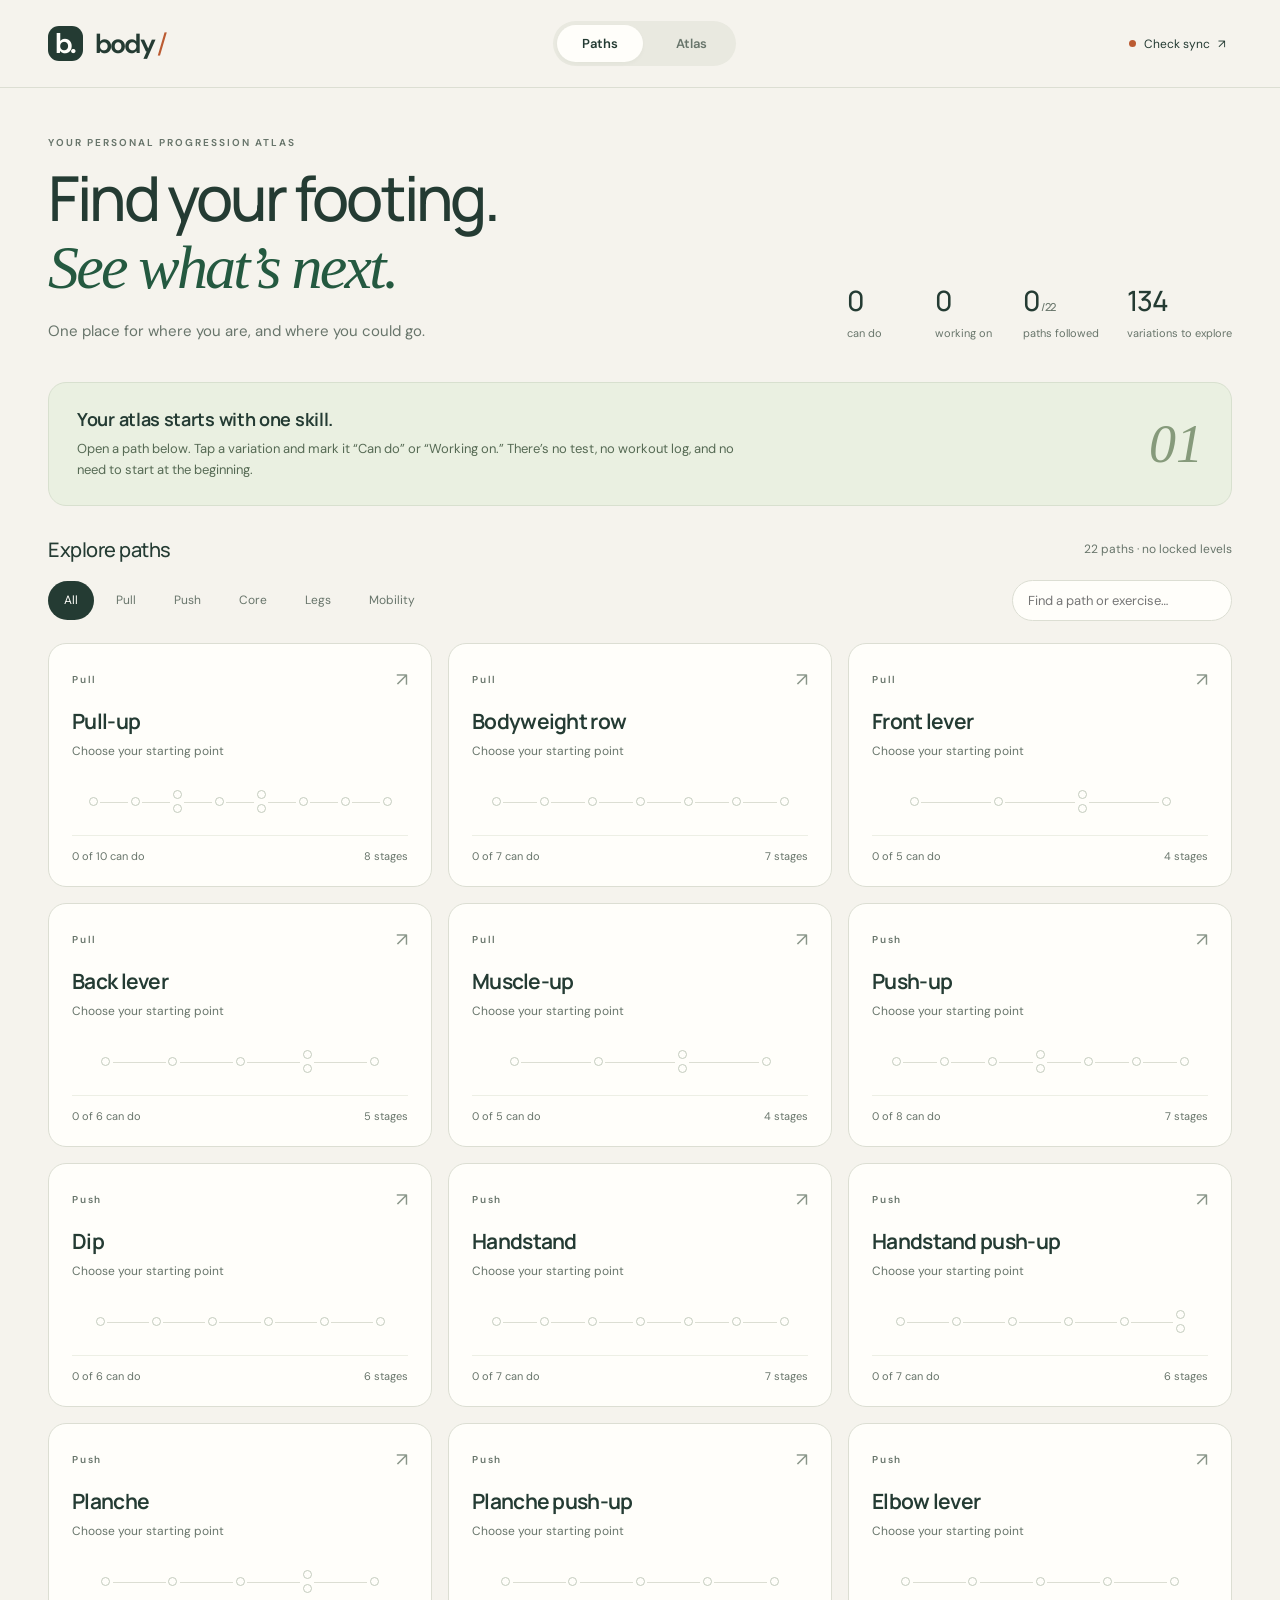
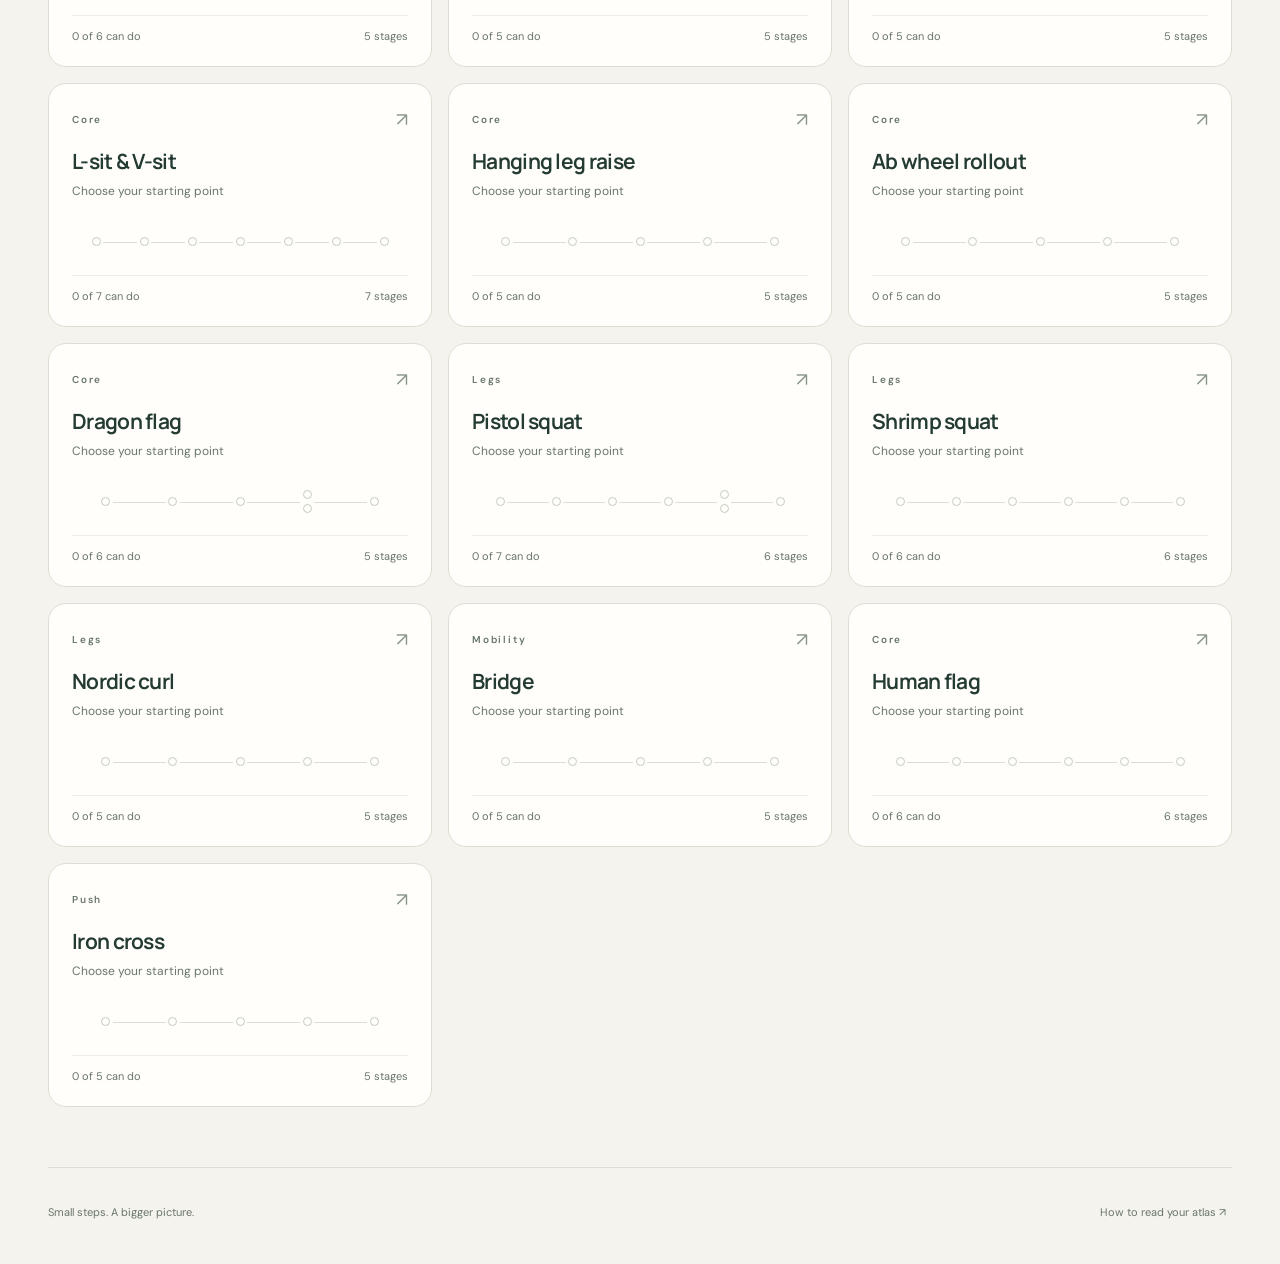
==== body/index.html @ 4c38de2a "Updates" ====
<!doctype html>
<html lang="en">
<head>
<meta charset="utf-8"><meta name="viewport" content="width=device-width, initial-scale=1, viewport-fit=cover">
<meta name="theme-color" content="#f5f3ed"><meta name="description" content="Your personal calisthenics atlas. Find your place, see the next step, and explore the whole path.">
<meta name="apple-mobile-web-app-capable" content="yes"><meta name="apple-mobile-web-app-title" content="Body">
<title>Body — Your progression atlas</title>
<link rel="icon" href="./icon.svg" type="image/svg+xml"><link rel="manifest" href="./manifest.json">
<link rel="stylesheet" href="./style.css">
<script defer src="./config.js"></script><script defer src="./data.js"></script><script defer src="./store.js"></script><script defer src="./app.js"></script>
</head>
<body>
<header class="topbar"><a href="#paths" class="brand" aria-label="Body home"><span class="brand-mark" aria-hidden="true">b.</span><span>body<span class="brand-dot">/</span></span></a><nav aria-label="Main navigation"><a href="#paths" id="nav-paths">Paths</a><a href="#atlas" id="nav-atlas">Atlas</a></nav><button class="sync-button" id="sync-button" aria-label="Open sync and backup settings"><span id="sync-dot" class="sync-dot"></span><span class="sync-short" id="sync-short">On device</span><span aria-hidden="true">↗</span></button></header>
<main id="main"></main>
<footer class="footer"><span>Small steps. A bigger picture.</span><button id="about-button">How to read your atlas ↗</button></footer>
<dialog id="skill-dialog" class="sheet" aria-labelledby="skill-title"></dialog>
<dialog id="settings-dialog" class="sheet" aria-labelledby="settings-title"><div class="sheet-top"><span class="eyebrow">YOUR PROGRESS</span><button class="icon-button" data-close aria-label="Close settings">×</button></div><h2 id="settings-title">Always your place.</h2><p class="muted">Changes save on this device first, then sync to your personal JSONBin so you can pick up on your phone or Mac.</p><div class="sync-message" id="sync-message" role="status">Loading your progress…</div><button class="primary wide" id="retry-sync">Sync now ↻</button><div class="settings-section"><h3>A copy for safekeeping</h3><p class="muted">Export a backup any time. Import merges saved progress; the most recently changed status wins.</p><div class="button-row"><button class="secondary" id="export">Export backup ↓</button><button class="secondary" id="import">Import backup ↑</button></div><input type="file" id="import-file" accept="application/json,.json" hidden><p id="import-result" role="status"></p></div><p class="fine">This is one personal atlas shared across your devices. Simultaneous edits to the same skill use the most recent change.</p></dialog>
<dialog id="about-dialog" class="sheet" aria-labelledby="about-title"><div class="sheet-top"><span class="eyebrow">A MAP, NOT A CHECKLIST</span><button class="icon-button" data-close aria-label="Close guide">×</button></div><h2 id="about-title">Make sense of the lines.</h2><div class="guide-item"><span class="status-circle achieved">✓</span><div><h3>Can do</h3><p>You can perform the variation with control. You decide when it belongs here.</p></div></div><div class="guide-item"><span class="status-circle working">◉</span><div><h3>Working on</h3><p>Your current focus. You can have more than one, even within a path.</p></div></div><div class="guide-item"><span class="status-circle">○</span><div><h3>Unmarked</h3><p>Unknown or unexplored. It never means you cannot do it.</p></div></div><hr><p><strong>Lines suggest a route toward a harder variation.</strong> A fork offers alternatives, not a requirement to complete both. Paths are curated guides, not automatic readiness assessments.</p><p>“Next” is a nearby unmarked stage after your current focus or furthest marked stage. You can explore or mark any exercise at any time. Earlier stages are never filled in automatically.</p><p>Atlas totals count explicitly marked variations across this library. They are not a percentage of your strength or fitness.</p><p class="fine">Inspired by the Bodyweight Fitness Progressions chart. Routes have been simplified and reorganized. <a href="https://stevenlow.org/overcoming-gravity/" target="_blank" rel="noreferrer">Overcoming Gravity ↗</a> · <a href="https://skillmap.cloud/" target="_blank" rel="noreferrer">Skillmap ↗</a></p></dialog>
<div id="toast" class="toast" role="status" hidden></div>
<noscript><p>This atlas needs JavaScript to display paths and save progress.</p></noscript>
</body></html>
---- body/style.css ----
@import url('https://fonts.googleapis.com/css2?family=DM+Sans:wght@400;450;500;550;600;650;700&family=Manrope:wght@400;500;600;650;700;750;800&display=swap');
:root{--bg:#f5f3ed;--paper:#fffefa;--ink:#243b33;--muted:#68756b;--line:#dcded3;--green:#245940;--green-soft:#e6edde;--orange:#bb5b32;--orange-soft:#f8e7d7;--shadow:0 12px 35px #273a3010;font-family:'DM Sans',sans-serif;color:var(--ink);background:var(--bg);font-synthesis:none;color-scheme:light}
*{box-sizing:border-box}body{margin:0}button,input,select{font:inherit}button,a,input{ -webkit-tap-highlight-color:transparent}button{cursor:pointer;color:inherit}button:disabled{cursor:default;opacity:.5}a{color:inherit;text-decoration:none}button:focus-visible,a:focus-visible,input:focus-visible{outline:3px solid #c16b3d;outline-offset:4px}button{touch-action:manipulation}h1,h2,h3,p{margin:0}h1,h2,h3{font-family:'Manrope',sans-serif}h1{font-size:clamp(36px,5vw,62px);letter-spacing:-2.8px;line-height:1.08;font-weight:500}h2{font-size:30px;letter-spacing:-1.1px;font-weight:500}h3{font-size:16px;font-weight:650;letter-spacing:-.3px}p{line-height:1.65}button{border:0}.topbar{height:88px;max-width:1320px;margin:auto;padding:0 48px;display:flex;align-items:center;justify-content:space-between;gap:20px;border-bottom:1px solid var(--line)}.brand{display:flex;gap:12px;align-items:center;font-size:27px;font-weight:650;letter-spacing:-1.8px}.brand-mark{background:var(--ink);color:var(--paper);width:35px;height:35px;border-radius:11px;display:grid;place-items:center;font-size:28px;line-height:1;letter-spacing:-3px;padding-right:3px}.brand-dot{color:var(--orange);font-weight:400;margin-left:3px}nav{display:flex;gap:8px;background:#e9e9e0;padding:4px;border-radius:30px}nav a{padding:10px 25px;border-radius:25px;font-size:13px;color:var(--muted);font-weight:600}nav a[aria-current=page]{background:var(--paper);color:var(--ink);box-shadow:0 2px 4px #20362c08}.sync-button{display:flex;gap:8px;align-items:center;background:none;font-size:12px;min-height:44px}.sync-dot{width:7px;height:7px;border-radius:50%;background:var(--green)}.sync-dot.pending{background:#b48139}.sync-dot.error{background:var(--orange)}main{max-width:1224px;margin:auto;padding:48px 0 60px}.eyebrow{font-size:10px;font-weight:650;letter-spacing:2px;color:var(--muted)}.hero{display:flex;justify-content:space-between;align-items:flex-end;gap:24px;margin-bottom:38px}.hero .eyebrow{margin-bottom:16px;display:block}.hero p{margin-top:18px;color:var(--muted);font-size:15px;max-width:550px}.hero-accent{font-family:Georgia,serif;font-style:italic;color:var(--green)}.hero-count{display:flex;gap:28px;padding-bottom:4px}.hero-count div{display:flex;flex-direction:column;gap:7px;min-width:60px}.hero-count b{font-family:'Manrope',sans-serif;font-size:28px;font-weight:500;letter-spacing:-1px}.hero-count span{font-size:11px;color:var(--muted)}.section-heading{display:flex;justify-content:space-between;align-items:center;gap:14px;margin:30px 0 17px}.section-heading h2{font-size:20px;letter-spacing:-.5px}.section-heading .muted{font-size:12px}.muted{color:var(--muted)}.welcome{display:flex;justify-content:space-between;gap:24px;align-items:center;border:1px solid #d8e0cf;background:#eaf0e1;padding:24px 28px;border-radius:18px;margin-bottom:30px}.welcome h3{font-size:18px;margin-bottom:7px}.welcome p{color:#566a54;font-size:13px;max-width:660px}.welcome-number{font-family:Georgia,serif;font-size:54px;font-style:italic;color:#869a7b;flex-shrink:0}.library-tools{display:flex;justify-content:space-between;gap:18px;align-items:center;margin-bottom:22px}.filters{display:flex;gap:6px;flex-wrap:wrap}.chip{min-height:39px;padding:8px 15px;border-radius:25px;font-size:12px;background:transparent;border:1px solid transparent;color:var(--muted)}.chip[aria-pressed=true]{background:var(--ink);color:var(--paper)}.chip:hover{border-color:var(--line)}.search{width:220px;max-width:100%;position:relative}.search input{width:100%;border:1px solid var(--line);background:var(--paper);border-radius:24px;padding:11px 15px;font-size:13px;color:var(--ink)}.cards{display:grid;grid-template-columns:repeat(3,minmax(0,1fr));gap:16px}.path-card{position:relative;display:flex;flex-direction:column;text-align:left;width:100%;background:var(--paper);border:1px solid var(--line);border-radius:18px;padding:23px;transition:transform .15s,border-color .15s,box-shadow .15s;overflow:hidden}.path-card:hover{transform:translateY(-3px);border-color:#9cac99;box-shadow:var(--shadow)}.card-top{display:flex;justify-content:space-between;align-items:center;width:100%;gap:10px}.category{font-size:10px;letter-spacing:1.8px;font-weight:600;color:var(--muted)}.card-arrow{font-size:19px;color:#8a9689}.path-card h3{font-size:21px;letter-spacing:-.7px;margin:15px 0 8px}.card-current{font-size:12px;min-height:18px;color:var(--muted)}.card-current.has-current{color:var(--orange)}.mini-track{width:100%;height:58px;display:flex;align-items:center;gap:0;margin:12px 0 4px}.mini-stage{position:relative;display:flex;flex-direction:column;gap:5px;align-items:center;flex:1}.mini-stage:not(:last-child):after{content:'';position:absolute;height:1px;background:var(--line);left:calc(50% + 7px);width:calc(100% - 14px);top:50%}.mini-dot{width:9px;height:9px;border:1px solid #c4ccbe;border-radius:50%;background:var(--paper);z-index:1}.mini-dot.achieved{background:var(--green);border-color:var(--green)}.mini-dot.working{background:var(--orange-soft);border:2px solid var(--orange);box-shadow:0 0 0 3px #f8e7d770}.card-bottom{width:100%;display:flex;justify-content:space-between;gap:8px;padding-top:13px;border-top:1px solid #edefe5;color:var(--muted);font-size:11px}.card-bottom .tracked{color:var(--green)}.empty-results{padding:40px;text-align:center;border:1px dashed var(--line);border-radius:15px;color:var(--muted);grid-column:1/-1}.primary,.secondary{padding:12px 18px;border-radius:11px;font-size:13px;font-weight:550;min-height:44px}.primary{background:var(--ink);color:var(--paper)}.primary:hover{background:#345847}.secondary{background:var(--paper);border:1px solid var(--line)}.secondary[aria-pressed=true]{background:var(--green-soft);border-color:#9dae98;color:var(--green)}.text-button{background:none;color:var(--muted);font-size:12px;padding:10px 0;min-height:44px}.back{display:inline-flex;align-items:center;gap:8px;font-size:12px;color:var(--muted);margin-bottom:24px;min-height:30px}.path-heading{display:flex;align-items:flex-start;justify-content:space-between;gap:20px;margin-bottom:30px}.path-heading h1{font-size:44px;margin-top:9px;letter-spacing:-1.7px}.path-heading p{max-width:650px;margin-top:14px;color:var(--muted);font-size:14px}.path-heading .secondary{flex-shrink:0;margin-top:23px}.path-meta{display:flex;gap:18px;flex-wrap:wrap;margin-top:14px;font-size:11px;color:var(--muted)}.view-bar{display:flex;align-items:center;justify-content:space-between;gap:15px;border-bottom:1px solid var(--line);padding-bottom:16px;margin-bottom:25px}.segmented{display:inline-flex;background:#e9e9e0;padding:4px;border-radius:11px;gap:3px}.segmented button{background:transparent;padding:10px 19px;border-radius:8px;font-size:12px;min-height:40px;color:var(--muted)}.segmented button[aria-pressed=true]{background:var(--paper);color:var(--ink);box-shadow:0 1px 4px #23392d0a}.legend{display:flex;gap:15px;flex-wrap:wrap;color:var(--muted);font-size:10px}.legend span{display:flex;gap:6px;align-items:center}.legend i{display:inline-block;width:8px;height:8px;border:1px solid #bbc5b4;border-radius:50%}.legend i.achieved{background:var(--green);border-color:var(--green)}.legend i.working{background:var(--orange);border-color:var(--orange)}.focus-layout{display:grid;grid-template-columns:minmax(0,1fr) 280px;gap:70px;max-width:950px;margin:35px auto}.focus-main{padding-left:26px}.stage{position:relative;padding-bottom:29px;border-left:1px solid #cdd4c4;padding-left:30px}.stage:last-child{border-color:transparent}.stage-number{position:absolute;left:-13px;top:0;width:25px;height:25px;border-radius:50%;background:var(--bg);border:1px solid var(--line);display:grid;place-items:center;font-size:10px;color:var(--muted)}.stage-label{font-size:10px;text-transform:uppercase;letter-spacing:1.5px;color:var(--muted);margin:5px 0 12px}.exercise{background:var(--paper);border:1px solid var(--line);border-radius:13px;display:flex;align-items:center;gap:13px;text-align:left;padding:17px;width:100%;margin-bottom:8px;min-height:70px}.exercise.working{border-color:#d7a27d;background:#fff9f1}.exercise.achieved{border-color:#b3c5a9;background:#f0f4e9}.exercise:hover{box-shadow:var(--shadow);border-color:#9caa94}.exercise strong{font-weight:550;font-size:14px;display:block}.exercise small{display:block;font-size:11px;color:var(--muted);margin-top:5px}.exercise .arrow{margin-left:auto;color:var(--muted)}.status-circle{width:28px;height:28px;flex-shrink:0;border:1px solid var(--line);border-radius:50%;display:grid;place-items:center;color:#86927f;font-size:15px}.status-circle.working{background:var(--orange-soft);border-color:#ddb18c;color:var(--orange)}.status-circle.achieved{background:var(--green);border-color:var(--green);color:white}.aside-note{padding-top:9px}.aside-note h3{font-size:15px;margin:0 0 10px}.aside-note p{font-size:12px;color:var(--muted);margin-bottom:22px}.related-link{display:flex;justify-content:space-between;align-items:center;border-bottom:1px solid var(--line);padding:14px 0;font-size:13px}.aside-note .eyebrow{display:block;margin-bottom:6px}.earlier{font-size:12px;color:var(--muted);background:none;min-height:44px;margin-bottom:15px}.end-note{font-size:12px;color:var(--muted);line-height:1.7;margin-left:30px}.map-shell{border:1px solid var(--line);border-radius:18px;overflow:hidden;background:#efeee6;position:relative}.map-viewport{height:590px;overflow:hidden;position:relative;background-image:radial-gradient(#c8cebf 1px,transparent 1px);background-size:22px 22px;touch-action:none;cursor:grab;isolation:isolate}.map-viewport.dragging{cursor:grabbing}.map-world{position:absolute;left:0;top:0;transform-origin:0 0;will-change:transform}.map-world svg{position:absolute;inset:0;pointer-events:none;overflow:visible}.map-edge{fill:none;stroke:#bac5b3;stroke-width:1.4}.map-edge.completed{stroke:#63855a;stroke-width:2}.map-node{position:absolute;width:200px;height:72px;background:var(--paper);border:1px solid #cad2c1;border-radius:12px;text-align:left;padding:12px 14px;display:flex;align-items:center;gap:10px;box-shadow:0 3px 8px #223c3005}.map-node .status-circle{width:24px;height:24px;font-size:12px}.map-node strong{font-size:12px;font-weight:550;display:block;line-height:1.35}.map-node small{font-size:10px;color:var(--muted);display:block;margin-top:4px}.map-node.working{border:2px solid #c78150;background:#fff6e9}.map-node.achieved{background:#edf4e5;border-color:#91ab7f}.map-node:hover{border-color:var(--ink)}.map-title{position:absolute;font-size:19px;font-weight:600;letter-spacing:-.5px;text-align:center;width:440px;height:50px;background:none}.map-title small{display:block;font-size:10px;font-weight:400;letter-spacing:.5px;margin-top:5px;color:var(--muted)}.map-alternative{position:absolute;text-align:center;font-size:10px;color:var(--muted);letter-spacing:.7px;width:440px;pointer-events:none}.map-controls{position:absolute;left:18px;bottom:18px;display:flex;gap:1px;background:var(--paper);border:1px solid var(--line);padding:4px;border-radius:12px;box-shadow:var(--shadow);z-index:2}.map-controls button{background:none;min-width:42px;height:40px;font-size:15px;border-radius:7px}.map-controls button:hover{background:var(--green-soft)}.map-controls .fit{font-size:11px;padding:0 12px;border-left:1px solid var(--line);border-radius:0}.map-scale{font-size:10px;min-width:40px;display:grid;place-items:center;color:var(--muted)}.map-caption{display:flex;justify-content:space-between;gap:20px;font-size:11px;color:var(--muted);padding:15px 20px;background:var(--paper);border-top:1px solid var(--line)}.map-help{position:absolute;right:18px;top:18px;padding:8px 12px;background:#fffefae8;border:1px solid var(--line);border-radius:20px;font-size:10px;color:var(--muted);pointer-events:none}.atlas-summary{display:grid;grid-template-columns:repeat(5,1fr);gap:10px;margin-bottom:23px}.group-summary{background:var(--paper);border:1px solid var(--line);border-radius:12px;padding:17px;text-align:left}.group-summary .count{font-size:20px;letter-spacing:-.5px;display:block;margin:10px 0 9px}.group-summary .count small{font-size:11px;color:var(--muted);letter-spacing:0}.progress-track{height:3px;background:#e7eadf;border-radius:3px;overflow:hidden;display:flex}.progress-track .done{background:var(--green)}.progress-track .doing{background:var(--orange)}.overview-list{display:grid;grid-template-columns:repeat(2,minmax(0,1fr));gap:12px}.overview-row{display:flex;align-items:center;gap:20px;text-align:left;background:var(--paper);border:1px solid var(--line);border-radius:13px;padding:19px}.overview-row h3{font-size:15px}.overview-row .mini-track{max-width:160px;margin:0;height:36px;margin-left:auto}.overview-row small{font-size:11px;color:var(--muted);display:block;margin-top:5px}.overview-row .fraction{font-size:12px;min-width:38px;text-align:right}.footer{max-width:1224px;margin:auto;display:flex;align-items:center;justify-content:space-between;gap:20px;border-top:1px solid var(--line);padding:22px 0 30px;color:var(--muted);font-size:11px}.footer button{background:none;font-size:11px;color:var(--muted);min-height:44px}.sheet{position:fixed;inset:auto 24px 24px auto;margin:0;width:430px;max-width:calc(100% - 32px);max-height:calc(100dvh - 48px);overflow-y:auto;border:1px solid var(--line);border-radius:24px;padding:27px;background:var(--paper);color:var(--ink);box-shadow:0 22px 90px #19332830}.sheet::backdrop{background:#172b2240;backdrop-filter:blur(3px)}.sheet-top{display:flex;justify-content:space-between;align-items:center;gap:12px;margin-bottom:20px}.icon-button{width:40px;height:40px;border-radius:50%;background:#eeeee6;font-size:23px}.sheet h2{font-size:30px;line-height:1.2;margin-bottom:15px}.sheet p{font-size:13px;margin-bottom:18px}.sheet h3{margin-bottom:8px}.skill-route{display:flex;gap:8px;align-items:center;font-size:11px;color:var(--muted);margin-bottom:20px}.skill-cue{background:var(--bg);border-radius:13px;padding:17px;margin:20px 0}.skill-cue h3{font-size:12px}.skill-cue p{margin:0;color:var(--muted)}.status-options{display:grid;grid-template-columns:1fr;gap:8px;margin:14px 0 20px}.status-option{display:flex;align-items:center;gap:12px;min-height:56px;padding:12px 14px;border:1px solid var(--line);border-radius:12px;background:var(--paper);text-align:left;font-size:13px}.status-option[aria-pressed=true]{border-color:var(--green);background:var(--green-soft)}.status-option .selected-check{margin-left:auto}.wide{width:100%}.fine{font-size:11px!important;color:var(--muted)}.sheet .fine a{text-decoration:underline;text-underline-offset:3px}.sync-message{border:1px solid var(--line);background:var(--bg);padding:15px;border-radius:12px;font-size:13px;margin:20px 0 12px}.settings-section{border-top:1px solid var(--line);padding-top:23px;margin-top:26px}.button-row{display:flex;gap:8px}.guide-item{display:flex;gap:14px;margin:20px 0}.guide-item h3{font-size:14px}.guide-item p{margin:0;color:var(--muted);font-size:12px}hr{border:0;border-top:1px solid var(--line);margin:24px 0}.toast{position:fixed;bottom:25px;left:50%;transform:translateX(-50%);background:var(--ink);color:var(--paper);border-radius:12px;padding:14px 20px;font-size:12px;z-index:10;box-shadow:var(--shadow);max-width:90%;display:flex;align-items:center;gap:20px}.toast button{color:#eac7a9;background:none;font-size:12px;min-height:30px}.toast[hidden]{display:none}.map-sr-summary{position:absolute;width:1px;height:1px;overflow:hidden;clip-path:inset(50%)}
@media(min-width:1450px){main{padding-top:60px}.hero{margin-bottom:45px}}
@media(max-width:1320px){main,.footer{margin-left:48px;margin-right:48px}}
@media(max-width:900px){.cards{grid-template-columns:repeat(2,minmax(0,1fr))}.hero-count{gap:18px}.focus-layout{gap:30px;grid-template-columns:minmax(0,1fr) 230px}.overview-row{gap:12px}.overview-row .mini-track{max-width:90px}.atlas-summary{gap:7px}.group-summary{padding:12px}}
@media(max-width:620px){.topbar{height:76px;padding:0 20px;gap:10px}.brand{font-size:24px;gap:8px}.brand-mark{width:30px;height:30px;font-size:24px;border-radius:9px}nav a{padding:9px 16px;font-size:12px}.sync-short{display:none}.sync-button{padding:0 4px;gap:7px}main{margin:0;padding:31px 20px 40px}.hero{display:block;margin-bottom:26px}h1{font-size:43px;letter-spacing:-2px}.hero .eyebrow{font-size:9px;margin-bottom:15px}.hero p{font-size:13px;margin-top:14px}.hero-count{margin-top:25px;padding-top:20px;border-top:1px solid var(--line);gap:0;justify-content:space-between}.hero-count div{min-width:0}.hero-count b{font-size:25px}.hero-count span{font-size:10px}.welcome{padding:20px;border-radius:14px;margin-bottom:26px;gap:12px}.welcome h3{font-size:16px}.welcome p{font-size:12px}.welcome-number{font-size:43px}.library-tools{display:block}.filters{gap:1px;justify-content:space-between}.chip{padding:9px 11px;font-size:11px;min-height:40px}.search{width:100%;margin-top:16px}.search input{font-size:16px;padding:12px 16px}.cards{gap:12px;grid-template-columns:1fr}.path-card{padding:20px}.path-card h3{font-size:23px;margin:12px 0 6px}.mini-track{height:42px;margin:8px 0}.mini-dot{height:10px;width:10px}.card-bottom{padding-top:12px}.section-heading{margin-top:26px}.section-heading h2{font-size:19px}.footer{margin:0 20px;padding:12px 0 24px;gap:10px;align-items:flex-start}.footer span{padding-top:15px;max-width:125px;line-height:1.6}.footer button{text-align:right;font-size:10px}.path-heading{display:block;margin-bottom:24px}.path-heading h1{font-size:36px;letter-spacing:-1.4px}.path-heading p{font-size:13px}.path-heading .secondary{margin-top:17px;font-size:12px;padding:10px 14px}.back{margin-bottom:16px}.view-bar{align-items:flex-start;flex-direction:column;gap:15px;margin-bottom:20px}.segmented{width:100%}.segmented button{flex:1;padding:10px 12px}.legend{font-size:10px;gap:15px}.focus-layout{display:block;margin:25px 0}.focus-main{padding-left:12px}.stage{padding-left:22px}.exercise{padding:14px 12px;gap:10px}.exercise strong{font-size:13px}.aside-note{margin:25px 0 0;padding:22px 0 0;border-top:1px solid var(--line)}.aside-note p{font-size:12px}.map-viewport{height:550px;max-height:70dvh;min-height:370px}.map-shell{margin-left:-8px;margin-right:-8px;border-radius:14px}.map-controls{left:10px;bottom:12px;padding:3px}.map-controls button{min-width:36px;height:40px}.map-controls .fit{padding:0 9px}.map-caption{font-size:10px;gap:10px;padding:12px}.map-caption span:last-child{display:none}.map-help{top:12px;right:12px;font-size:9px}.atlas-summary{grid-template-columns:repeat(3,1fr);gap:8px}.group-summary{padding:13px}.group-summary .category{font-size:9px}.group-summary .count{font-size:20px}.overview-list{grid-template-columns:1fr}.overview-row .mini-track{max-width:100px}.sheet{inset:auto 0 0;width:100%;max-width:100%;max-height:90dvh;border-radius:24px 24px 0 0;padding:24px 22px max(24px,env(safe-area-inset-bottom))}.sheet h2{font-size:28px}.toast{bottom:20px;min-width:260px;padding:12px 15px}.hero-count .total-stat{display:none}}
@media(prefers-reduced-motion:reduce){*{scroll-behavior:auto!important;transition:none!important}}

.map-expand{position:absolute;right:16px;top:16px;background:var(--paper);border:1px solid var(--line);border-radius:10px;min-height:44px;padding:10px 15px;z-index:3;font-size:12px;box-shadow:var(--shadow)}
body.map-expanded{overflow:hidden}.map-shell.expanded{position:fixed;inset:12px;z-index:20;margin:0;border-radius:15px;display:flex;flex-direction:column}.map-shell.expanded .map-viewport{height:auto;max-height:none;min-height:0;flex:1}.map-shell.expanded .map-caption{flex-shrink:0}
@media(max-width:620px){.map-shell.expanded{inset:5px}.map-expand{right:10px;top:10px}}

.toast{z-index:30}.map-jump{position:absolute;left:12px;top:16px;z-index:3;max-width:calc(100% - 125px);min-height:44px;padding:8px 12px;border:1px solid var(--line);border-radius:10px;background:var(--paper);color:var(--ink);font-size:12px}
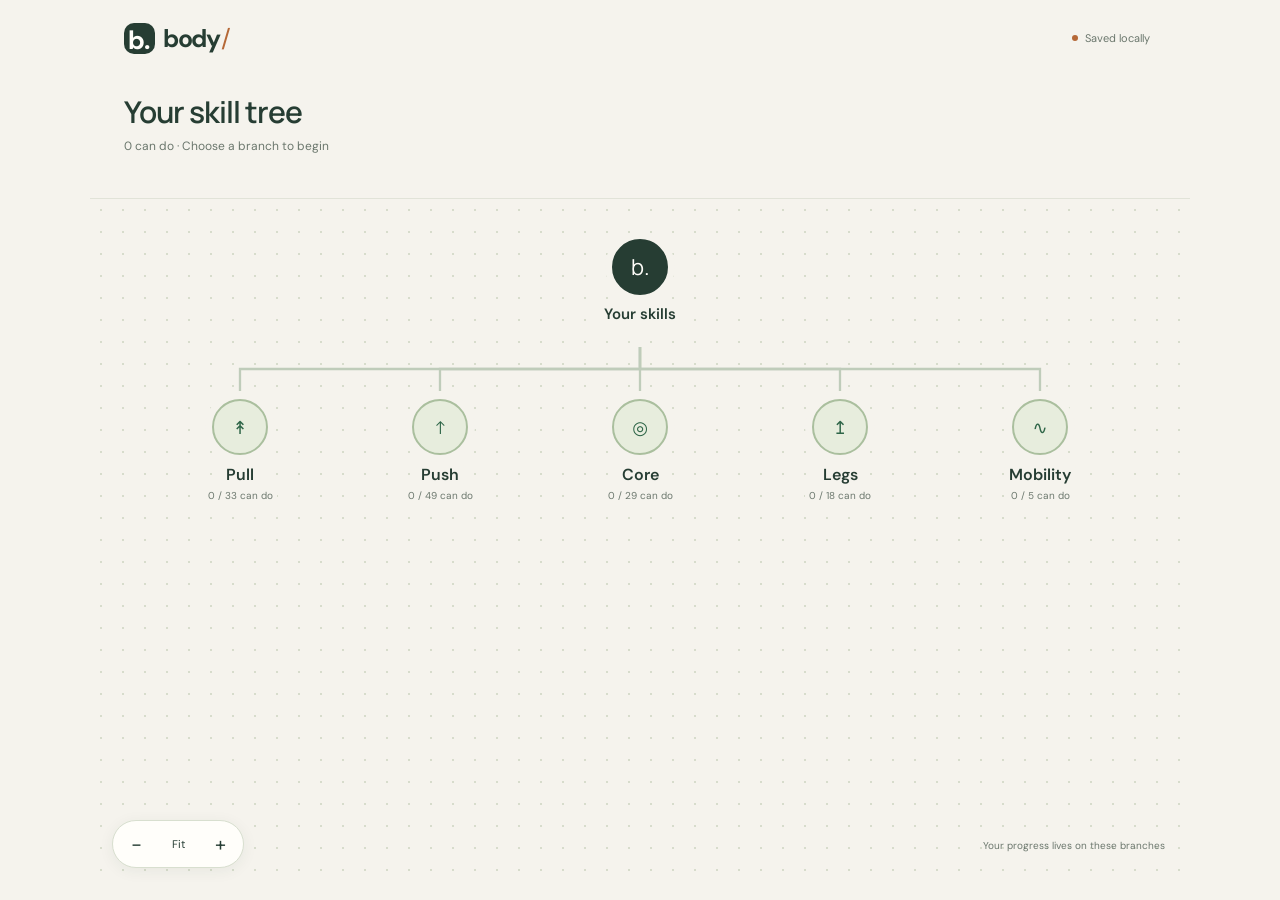
==== commit 8fecb6f7: "Updates" ====
--- a/body/index.html
+++ b/body/index.html
@@ -1,21 +1,13 @@
 <!doctype html>
-<html lang="en">
-<head>
-<meta charset="utf-8"><meta name="viewport" content="width=device-width, initial-scale=1, viewport-fit=cover">
-<meta name="theme-color" content="#f5f3ed"><meta name="description" content="Your personal calisthenics atlas. Find your place, see the next step, and explore the whole path.">
-<meta name="apple-mobile-web-app-capable" content="yes"><meta name="apple-mobile-web-app-title" content="Body">
-<title>Body — Your progression atlas</title>
-<link rel="icon" href="./icon.svg" type="image/svg+xml"><link rel="manifest" href="./manifest.json">
-<link rel="stylesheet" href="./style.css">
-<script defer src="./config.js"></script><script defer src="./data.js"></script><script defer src="./store.js"></script><script defer src="./app.js"></script>
-</head>
-<body>
-<header class="topbar"><a href="#paths" class="brand" aria-label="Body home"><span class="brand-mark" aria-hidden="true">b.</span><span>body<span class="brand-dot">/</span></span></a><nav aria-label="Main navigation"><a href="#paths" id="nav-paths">Paths</a><a href="#atlas" id="nav-atlas">Atlas</a></nav><button class="sync-button" id="sync-button" aria-label="Open sync and backup settings"><span id="sync-dot" class="sync-dot"></span><span class="sync-short" id="sync-short">On device</span><span aria-hidden="true">↗</span></button></header>
-<main id="main"></main>
-<footer class="footer"><span>Small steps. A bigger picture.</span><button id="about-button">How to read your atlas ↗</button></footer>
-<dialog id="skill-dialog" class="sheet" aria-labelledby="skill-title"></dialog>
-<dialog id="settings-dialog" class="sheet" aria-labelledby="settings-title"><div class="sheet-top"><span class="eyebrow">YOUR PROGRESS</span><button class="icon-button" data-close aria-label="Close settings">×</button></div><h2 id="settings-title">Always your place.</h2><p class="muted">Changes save on this device first, then sync to your personal JSONBin so you can pick up on your phone or Mac.</p><div class="sync-message" id="sync-message" role="status">Loading your progress…</div><button class="primary wide" id="retry-sync">Sync now ↻</button><div class="settings-section"><h3>A copy for safekeeping</h3><p class="muted">Export a backup any time. Import merges saved progress; the most recently changed status wins.</p><div class="button-row"><button class="secondary" id="export">Export backup ↓</button><button class="secondary" id="import">Import backup ↑</button></div><input type="file" id="import-file" accept="application/json,.json" hidden><p id="import-result" role="status"></p></div><p class="fine">This is one personal atlas shared across your devices. Simultaneous edits to the same skill use the most recent change.</p></dialog>
-<dialog id="about-dialog" class="sheet" aria-labelledby="about-title"><div class="sheet-top"><span class="eyebrow">A MAP, NOT A CHECKLIST</span><button class="icon-button" data-close aria-label="Close guide">×</button></div><h2 id="about-title">Make sense of the lines.</h2><div class="guide-item"><span class="status-circle achieved">✓</span><div><h3>Can do</h3><p>You can perform the variation with control. You decide when it belongs here.</p></div></div><div class="guide-item"><span class="status-circle working">◉</span><div><h3>Working on</h3><p>Your current focus. You can have more than one, even within a path.</p></div></div><div class="guide-item"><span class="status-circle">○</span><div><h3>Unmarked</h3><p>Unknown or unexplored. It never means you cannot do it.</p></div></div><hr><p><strong>Lines suggest a route toward a harder variation.</strong> A fork offers alternatives, not a requirement to complete both. Paths are curated guides, not automatic readiness assessments.</p><p>“Next” is a nearby unmarked stage after your current focus or furthest marked stage. You can explore or mark any exercise at any time. Earlier stages are never filled in automatically.</p><p>Atlas totals count explicitly marked variations across this library. They are not a percentage of your strength or fitness.</p><p class="fine">Inspired by the Bodyweight Fitness Progressions chart. Routes have been simplified and reorganized. <a href="https://stevenlow.org/overcoming-gravity/" target="_blank" rel="noreferrer">Overcoming Gravity ↗</a> · <a href="https://skillmap.cloud/" target="_blank" rel="noreferrer">Skillmap ↗</a></p></dialog>
-<div id="toast" class="toast" role="status" hidden></div>
-<noscript><p>This atlas needs JavaScript to display paths and save progress.</p></noscript>
+<html lang="en"><head>
+<meta charset="utf-8"><meta name="viewport" content="width=device-width,initial-scale=1,viewport-fit=cover"><meta name="theme-color" content="#f5f3ed"><meta name="description" content="A simple calisthenics skill tree. Explore a branch, see the exercise, and mark your progress."><meta name="apple-mobile-web-app-capable" content="yes"><meta name="apple-mobile-web-app-title" content="Body"><title>Body — Skill tree</title>
+<link rel="icon" href="./icon.svg" type="image/svg+xml"><link rel="manifest" href="./manifest.json"><link rel="stylesheet" href="./style.css">
+<script defer src="./config.js"></script><script defer src="./data.js"></script><script defer src="./media.js"></script><script defer src="./store.js"></script><script defer src="./app.js"></script>
+</head><body>
+<header class="header"><a class="brand" href="#all" aria-label="Body — all skills"><span>b.</span>body<span class="slash">/</span></a><button id="sync-open" class="save-status" aria-label="Progress and backup settings"><i id="save-dot"></i><span id="save-label">Saved</span></button></header>
+<main><div class="context" id="context"></div><section id="tree" class="tree" aria-label="Interactive skill tree" tabindex="0"><div id="world" class="world"></div><div class="map-tools"><button data-map="out" aria-label="Zoom out">−</button><button data-map="fit" aria-label="Show entire tree">Fit</button><button data-map="in" aria-label="Zoom in">+</button></div><div id="map-hint" class="map-hint">Tap a branch to explore</div></section></main>
+<dialog id="skill" class="sheet" aria-labelledby="skill-title"></dialog>
+<dialog id="image-view" class="image-view" aria-label="Exercise image"><button class="close" data-close aria-label="Close image">×</button><img id="large-image" alt=""><p id="large-caption"></p></dialog>
+<dialog id="settings" class="sheet" aria-labelledby="settings-title"><div class="sheet-heading"><h2 id="settings-title">Your progress</h2><button class="close" data-close aria-label="Close settings">×</button></div><p id="sync-message" role="status">Saved on this device.</p><button class="button" id="sync-now">Sync now</button><details><summary>Backup & restore</summary><p>Keep a copy of your progress. Import merges the most recent changes for each skill.</p><div class="row"><button class="button" id="export">Export</button><button class="button" id="import">Import</button></div><input id="import-file" type="file" accept=".json,application/json" hidden><p id="import-result" role="status"></p></details><details><summary>How the tree works</summary><p>Green means <strong>Can do</strong>. Orange means <strong>Working on</strong>. Empty circles are unmarked, not locked.</p><p>Within a skill path, downward lines suggest harder variations. Forks offer alternatives—you do not need both. Marking a skill does not mark earlier skills for you.</p><p>Totals count skills you explicitly marked, not your fitness level. Your data saves locally and syncs directly to your personal JSONBin.</p><p>Routes adapted from the <a href="https://stevenlow.org/overcoming-gravity/" target="_blank" rel="noreferrer">Overcoming Gravity progression families</a>.</p></details><p class="credit">Exercise data by <a href="https://repdb.co" target="_blank" rel="noreferrer">RepDB (repdb.co)</a>. Photo credits are shown with each image.</p></dialog>
+<div id="toast" class="toast" role="status" hidden></div><noscript>Please enable JavaScript to use your skill tree.</noscript>
 </body></html>
--- a/body/style.css
+++ b/body/style.css
@@ -1,14 +1,4 @@
-@import url('https://fonts.googleapis.com/css2?family=DM+Sans:wght@400;450;500;550;600;650;700&family=Manrope:wght@400;500;600;650;700;750;800&display=swap');
-:root{--bg:#f5f3ed;--paper:#fffefa;--ink:#243b33;--muted:#68756b;--line:#dcded3;--green:#245940;--green-soft:#e6edde;--orange:#bb5b32;--orange-soft:#f8e7d7;--shadow:0 12px 35px #273a3010;font-family:'DM Sans',sans-serif;color:var(--ink);background:var(--bg);font-synthesis:none;color-scheme:light}
-*{box-sizing:border-box}body{margin:0}button,input,select{font:inherit}button,a,input{ -webkit-tap-highlight-color:transparent}button{cursor:pointer;color:inherit}button:disabled{cursor:default;opacity:.5}a{color:inherit;text-decoration:none}button:focus-visible,a:focus-visible,input:focus-visible{outline:3px solid #c16b3d;outline-offset:4px}button{touch-action:manipulation}h1,h2,h3,p{margin:0}h1,h2,h3{font-family:'Manrope',sans-serif}h1{font-size:clamp(36px,5vw,62px);letter-spacing:-2.8px;line-height:1.08;font-weight:500}h2{font-size:30px;letter-spacing:-1.1px;font-weight:500}h3{font-size:16px;font-weight:650;letter-spacing:-.3px}p{line-height:1.65}button{border:0}.topbar{height:88px;max-width:1320px;margin:auto;padding:0 48px;display:flex;align-items:center;justify-content:space-between;gap:20px;border-bottom:1px solid var(--line)}.brand{display:flex;gap:12px;align-items:center;font-size:27px;font-weight:650;letter-spacing:-1.8px}.brand-mark{background:var(--ink);color:var(--paper);width:35px;height:35px;border-radius:11px;display:grid;place-items:center;font-size:28px;line-height:1;letter-spacing:-3px;padding-right:3px}.brand-dot{color:var(--orange);font-weight:400;margin-left:3px}nav{display:flex;gap:8px;background:#e9e9e0;padding:4px;border-radius:30px}nav a{padding:10px 25px;border-radius:25px;font-size:13px;color:var(--muted);font-weight:600}nav a[aria-current=page]{background:var(--paper);color:var(--ink);box-shadow:0 2px 4px #20362c08}.sync-button{display:flex;gap:8px;align-items:center;background:none;font-size:12px;min-height:44px}.sync-dot{width:7px;height:7px;border-radius:50%;background:var(--green)}.sync-dot.pending{background:#b48139}.sync-dot.error{background:var(--orange)}main{max-width:1224px;margin:auto;padding:48px 0 60px}.eyebrow{font-size:10px;font-weight:650;letter-spacing:2px;color:var(--muted)}.hero{display:flex;justify-content:space-between;align-items:flex-end;gap:24px;margin-bottom:38px}.hero .eyebrow{margin-bottom:16px;display:block}.hero p{margin-top:18px;color:var(--muted);font-size:15px;max-width:550px}.hero-accent{font-family:Georgia,serif;font-style:italic;color:var(--green)}.hero-count{display:flex;gap:28px;padding-bottom:4px}.hero-count div{display:flex;flex-direction:column;gap:7px;min-width:60px}.hero-count b{font-family:'Manrope',sans-serif;font-size:28px;font-weight:500;letter-spacing:-1px}.hero-count span{font-size:11px;color:var(--muted)}.section-heading{display:flex;justify-content:space-between;align-items:center;gap:14px;margin:30px 0 17px}.section-heading h2{font-size:20px;letter-spacing:-.5px}.section-heading .muted{font-size:12px}.muted{color:var(--muted)}.welcome{display:flex;justify-content:space-between;gap:24px;align-items:center;border:1px solid #d8e0cf;background:#eaf0e1;padding:24px 28px;border-radius:18px;margin-bottom:30px}.welcome h3{font-size:18px;margin-bottom:7px}.welcome p{color:#566a54;font-size:13px;max-width:660px}.welcome-number{font-family:Georgia,serif;font-size:54px;font-style:italic;color:#869a7b;flex-shrink:0}.library-tools{display:flex;justify-content:space-between;gap:18px;align-items:center;margin-bottom:22px}.filters{display:flex;gap:6px;flex-wrap:wrap}.chip{min-height:39px;padding:8px 15px;border-radius:25px;font-size:12px;background:transparent;border:1px solid transparent;color:var(--muted)}.chip[aria-pressed=true]{background:var(--ink);color:var(--paper)}.chip:hover{border-color:var(--line)}.search{width:220px;max-width:100%;position:relative}.search input{width:100%;border:1px solid var(--line);background:var(--paper);border-radius:24px;padding:11px 15px;font-size:13px;color:var(--ink)}.cards{display:grid;grid-template-columns:repeat(3,minmax(0,1fr));gap:16px}.path-card{position:relative;display:flex;flex-direction:column;text-align:left;width:100%;background:var(--paper);border:1px solid var(--line);border-radius:18px;padding:23px;transition:transform .15s,border-color .15s,box-shadow .15s;overflow:hidden}.path-card:hover{transform:translateY(-3px);border-color:#9cac99;box-shadow:var(--shadow)}.card-top{display:flex;justify-content:space-between;align-items:center;width:100%;gap:10px}.category{font-size:10px;letter-spacing:1.8px;font-weight:600;color:var(--muted)}.card-arrow{font-size:19px;color:#8a9689}.path-card h3{font-size:21px;letter-spacing:-.7px;margin:15px 0 8px}.card-current{font-size:12px;min-height:18px;color:var(--muted)}.card-current.has-current{color:var(--orange)}.mini-track{width:100%;height:58px;display:flex;align-items:center;gap:0;margin:12px 0 4px}.mini-stage{position:relative;display:flex;flex-direction:column;gap:5px;align-items:center;flex:1}.mini-stage:not(:last-child):after{content:'';position:absolute;height:1px;background:var(--line);left:calc(50% + 7px);width:calc(100% - 14px);top:50%}.mini-dot{width:9px;height:9px;border:1px solid #c4ccbe;border-radius:50%;background:var(--paper);z-index:1}.mini-dot.achieved{background:var(--green);border-color:var(--green)}.mini-dot.working{background:var(--orange-soft);border:2px solid var(--orange);box-shadow:0 0 0 3px #f8e7d770}.card-bottom{width:100%;display:flex;justify-content:space-between;gap:8px;padding-top:13px;border-top:1px solid #edefe5;color:var(--muted);font-size:11px}.card-bottom .tracked{color:var(--green)}.empty-results{padding:40px;text-align:center;border:1px dashed var(--line);border-radius:15px;color:var(--muted);grid-column:1/-1}.primary,.secondary{padding:12px 18px;border-radius:11px;font-size:13px;font-weight:550;min-height:44px}.primary{background:var(--ink);color:var(--paper)}.primary:hover{background:#345847}.secondary{background:var(--paper);border:1px solid var(--line)}.secondary[aria-pressed=true]{background:var(--green-soft);border-color:#9dae98;color:var(--green)}.text-button{background:none;color:var(--muted);font-size:12px;padding:10px 0;min-height:44px}.back{display:inline-flex;align-items:center;gap:8px;font-size:12px;color:var(--muted);margin-bottom:24px;min-height:30px}.path-heading{display:flex;align-items:flex-start;justify-content:space-between;gap:20px;margin-bottom:30px}.path-heading h1{font-size:44px;margin-top:9px;letter-spacing:-1.7px}.path-heading p{max-width:650px;margin-top:14px;color:var(--muted);font-size:14px}.path-heading .secondary{flex-shrink:0;margin-top:23px}.path-meta{display:flex;gap:18px;flex-wrap:wrap;margin-top:14px;font-size:11px;color:var(--muted)}.view-bar{display:flex;align-items:center;justify-content:space-between;gap:15px;border-bottom:1px solid var(--line);padding-bottom:16px;margin-bottom:25px}.segmented{display:inline-flex;background:#e9e9e0;padding:4px;border-radius:11px;gap:3px}.segmented button{background:transparent;padding:10px 19px;border-radius:8px;font-size:12px;min-height:40px;color:var(--muted)}.segmented button[aria-pressed=true]{background:var(--paper);color:var(--ink);box-shadow:0 1px 4px #23392d0a}.legend{display:flex;gap:15px;flex-wrap:wrap;color:var(--muted);font-size:10px}.legend span{display:flex;gap:6px;align-items:center}.legend i{display:inline-block;width:8px;height:8px;border:1px solid #bbc5b4;border-radius:50%}.legend i.achieved{background:var(--green);border-color:var(--green)}.legend i.working{background:var(--orange);border-color:var(--orange)}.focus-layout{display:grid;grid-template-columns:minmax(0,1fr) 280px;gap:70px;max-width:950px;margin:35px auto}.focus-main{padding-left:26px}.stage{position:relative;padding-bottom:29px;border-left:1px solid #cdd4c4;padding-left:30px}.stage:last-child{border-color:transparent}.stage-number{position:absolute;left:-13px;top:0;width:25px;height:25px;border-radius:50%;background:var(--bg);border:1px solid var(--line);display:grid;place-items:center;font-size:10px;color:var(--muted)}.stage-label{font-size:10px;text-transform:uppercase;letter-spacing:1.5px;color:var(--muted);margin:5px 0 12px}.exercise{background:var(--paper);border:1px solid var(--line);border-radius:13px;display:flex;align-items:center;gap:13px;text-align:left;padding:17px;width:100%;margin-bottom:8px;min-height:70px}.exercise.working{border-color:#d7a27d;background:#fff9f1}.exercise.achieved{border-color:#b3c5a9;background:#f0f4e9}.exercise:hover{box-shadow:var(--shadow);border-color:#9caa94}.exercise strong{font-weight:550;font-size:14px;display:block}.exercise small{display:block;font-size:11px;color:var(--muted);margin-top:5px}.exercise .arrow{margin-left:auto;color:var(--muted)}.status-circle{width:28px;height:28px;flex-shrink:0;border:1px solid var(--line);border-radius:50%;display:grid;place-items:center;color:#86927f;font-size:15px}.status-circle.working{background:var(--orange-soft);border-color:#ddb18c;color:var(--orange)}.status-circle.achieved{background:var(--green);border-color:var(--green);color:white}.aside-note{padding-top:9px}.aside-note h3{font-size:15px;margin:0 0 10px}.aside-note p{font-size:12px;color:var(--muted);margin-bottom:22px}.related-link{display:flex;justify-content:space-between;align-items:center;border-bottom:1px solid var(--line);padding:14px 0;font-size:13px}.aside-note .eyebrow{display:block;margin-bottom:6px}.earlier{font-size:12px;color:var(--muted);background:none;min-height:44px;margin-bottom:15px}.end-note{font-size:12px;color:var(--muted);line-height:1.7;margin-left:30px}.map-shell{border:1px solid var(--line);border-radius:18px;overflow:hidden;background:#efeee6;position:relative}.map-viewport{height:590px;overflow:hidden;position:relative;background-image:radial-gradient(#c8cebf 1px,transparent 1px);background-size:22px 22px;touch-action:none;cursor:grab;isolation:isolate}.map-viewport.dragging{cursor:grabbing}.map-world{position:absolute;left:0;top:0;transform-origin:0 0;will-change:transform}.map-world svg{position:absolute;inset:0;pointer-events:none;overflow:visible}.map-edge{fill:none;stroke:#bac5b3;stroke-width:1.4}.map-edge.completed{stroke:#63855a;stroke-width:2}.map-node{position:absolute;width:200px;height:72px;background:var(--paper);border:1px solid #cad2c1;border-radius:12px;text-align:left;padding:12px 14px;display:flex;align-items:center;gap:10px;box-shadow:0 3px 8px #223c3005}.map-node .status-circle{width:24px;height:24px;font-size:12px}.map-node strong{font-size:12px;font-weight:550;display:block;line-height:1.35}.map-node small{font-size:10px;color:var(--muted);display:block;margin-top:4px}.map-node.working{border:2px solid #c78150;background:#fff6e9}.map-node.achieved{background:#edf4e5;border-color:#91ab7f}.map-node:hover{border-color:var(--ink)}.map-title{position:absolute;font-size:19px;font-weight:600;letter-spacing:-.5px;text-align:center;width:440px;height:50px;background:none}.map-title small{display:block;font-size:10px;font-weight:400;letter-spacing:.5px;margin-top:5px;color:var(--muted)}.map-alternative{position:absolute;text-align:center;font-size:10px;color:var(--muted);letter-spacing:.7px;width:440px;pointer-events:none}.map-controls{position:absolute;left:18px;bottom:18px;display:flex;gap:1px;background:var(--paper);border:1px solid var(--line);padding:4px;border-radius:12px;box-shadow:var(--shadow);z-index:2}.map-controls button{background:none;min-width:42px;height:40px;font-size:15px;border-radius:7px}.map-controls button:hover{background:var(--green-soft)}.map-controls .fit{font-size:11px;padding:0 12px;border-left:1px solid var(--line);border-radius:0}.map-scale{font-size:10px;min-width:40px;display:grid;place-items:center;color:var(--muted)}.map-caption{display:flex;justify-content:space-between;gap:20px;font-size:11px;color:var(--muted);padding:15px 20px;background:var(--paper);border-top:1px solid var(--line)}.map-help{position:absolute;right:18px;top:18px;padding:8px 12px;background:#fffefae8;border:1px solid var(--line);border-radius:20px;font-size:10px;color:var(--muted);pointer-events:none}.atlas-summary{display:grid;grid-template-columns:repeat(5,1fr);gap:10px;margin-bottom:23px}.group-summary{background:var(--paper);border:1px solid var(--line);border-radius:12px;padding:17px;text-align:left}.group-summary .count{font-size:20px;letter-spacing:-.5px;display:block;margin:10px 0 9px}.group-summary .count small{font-size:11px;color:var(--muted);letter-spacing:0}.progress-track{height:3px;background:#e7eadf;border-radius:3px;overflow:hidden;display:flex}.progress-track .done{background:var(--green)}.progress-track .doing{background:var(--orange)}.overview-list{display:grid;grid-template-columns:repeat(2,minmax(0,1fr));gap:12px}.overview-row{display:flex;align-items:center;gap:20px;text-align:left;background:var(--paper);border:1px solid var(--line);border-radius:13px;padding:19px}.overview-row h3{font-size:15px}.overview-row .mini-track{max-width:160px;margin:0;height:36px;margin-left:auto}.overview-row small{font-size:11px;color:var(--muted);display:block;margin-top:5px}.overview-row .fraction{font-size:12px;min-width:38px;text-align:right}.footer{max-width:1224px;margin:auto;display:flex;align-items:center;justify-content:space-between;gap:20px;border-top:1px solid var(--line);padding:22px 0 30px;color:var(--muted);font-size:11px}.footer button{background:none;font-size:11px;color:var(--muted);min-height:44px}.sheet{position:fixed;inset:auto 24px 24px auto;margin:0;width:430px;max-width:calc(100% - 32px);max-height:calc(100dvh - 48px);overflow-y:auto;border:1px solid var(--line);border-radius:24px;padding:27px;background:var(--paper);color:var(--ink);box-shadow:0 22px 90px #19332830}.sheet::backdrop{background:#172b2240;backdrop-filter:blur(3px)}.sheet-top{display:flex;justify-content:space-between;align-items:center;gap:12px;margin-bottom:20px}.icon-button{width:40px;height:40px;border-radius:50%;background:#eeeee6;font-size:23px}.sheet h2{font-size:30px;line-height:1.2;margin-bottom:15px}.sheet p{font-size:13px;margin-bottom:18px}.sheet h3{margin-bottom:8px}.skill-route{display:flex;gap:8px;align-items:center;font-size:11px;color:var(--muted);margin-bottom:20px}.skill-cue{background:var(--bg);border-radius:13px;padding:17px;margin:20px 0}.skill-cue h3{font-size:12px}.skill-cue p{margin:0;color:var(--muted)}.status-options{display:grid;grid-template-columns:1fr;gap:8px;margin:14px 0 20px}.status-option{display:flex;align-items:center;gap:12px;min-height:56px;padding:12px 14px;border:1px solid var(--line);border-radius:12px;background:var(--paper);text-align:left;font-size:13px}.status-option[aria-pressed=true]{border-color:var(--green);background:var(--green-soft)}.status-option .selected-check{margin-left:auto}.wide{width:100%}.fine{font-size:11px!important;color:var(--muted)}.sheet .fine a{text-decoration:underline;text-underline-offset:3px}.sync-message{border:1px solid var(--line);background:var(--bg);padding:15px;border-radius:12px;font-size:13px;margin:20px 0 12px}.settings-section{border-top:1px solid var(--line);padding-top:23px;margin-top:26px}.button-row{display:flex;gap:8px}.guide-item{display:flex;gap:14px;margin:20px 0}.guide-item h3{font-size:14px}.guide-item p{margin:0;color:var(--muted);font-size:12px}hr{border:0;border-top:1px solid var(--line);margin:24px 0}.toast{position:fixed;bottom:25px;left:50%;transform:translateX(-50%);background:var(--ink);color:var(--paper);border-radius:12px;padding:14px 20px;font-size:12px;z-index:10;box-shadow:var(--shadow);max-width:90%;display:flex;align-items:center;gap:20px}.toast button{color:#eac7a9;background:none;font-size:12px;min-height:30px}.toast[hidden]{display:none}.map-sr-summary{position:absolute;width:1px;height:1px;overflow:hidden;clip-path:inset(50%)}
-@media(min-width:1450px){main{padding-top:60px}.hero{margin-bottom:45px}}
-@media(max-width:1320px){main,.footer{margin-left:48px;margin-right:48px}}
-@media(max-width:900px){.cards{grid-template-columns:repeat(2,minmax(0,1fr))}.hero-count{gap:18px}.focus-layout{gap:30px;grid-template-columns:minmax(0,1fr) 230px}.overview-row{gap:12px}.overview-row .mini-track{max-width:90px}.atlas-summary{gap:7px}.group-summary{padding:12px}}
-@media(max-width:620px){.topbar{height:76px;padding:0 20px;gap:10px}.brand{font-size:24px;gap:8px}.brand-mark{width:30px;height:30px;font-size:24px;border-radius:9px}nav a{padding:9px 16px;font-size:12px}.sync-short{display:none}.sync-button{padding:0 4px;gap:7px}main{margin:0;padding:31px 20px 40px}.hero{display:block;margin-bottom:26px}h1{font-size:43px;letter-spacing:-2px}.hero .eyebrow{font-size:9px;margin-bottom:15px}.hero p{font-size:13px;margin-top:14px}.hero-count{margin-top:25px;padding-top:20px;border-top:1px solid var(--line);gap:0;justify-content:space-between}.hero-count div{min-width:0}.hero-count b{font-size:25px}.hero-count span{font-size:10px}.welcome{padding:20px;border-radius:14px;margin-bottom:26px;gap:12px}.welcome h3{font-size:16px}.welcome p{font-size:12px}.welcome-number{font-size:43px}.library-tools{display:block}.filters{gap:1px;justify-content:space-between}.chip{padding:9px 11px;font-size:11px;min-height:40px}.search{width:100%;margin-top:16px}.search input{font-size:16px;padding:12px 16px}.cards{gap:12px;grid-template-columns:1fr}.path-card{padding:20px}.path-card h3{font-size:23px;margin:12px 0 6px}.mini-track{height:42px;margin:8px 0}.mini-dot{height:10px;width:10px}.card-bottom{padding-top:12px}.section-heading{margin-top:26px}.section-heading h2{font-size:19px}.footer{margin:0 20px;padding:12px 0 24px;gap:10px;align-items:flex-start}.footer span{padding-top:15px;max-width:125px;line-height:1.6}.footer button{text-align:right;font-size:10px}.path-heading{display:block;margin-bottom:24px}.path-heading h1{font-size:36px;letter-spacing:-1.4px}.path-heading p{font-size:13px}.path-heading .secondary{margin-top:17px;font-size:12px;padding:10px 14px}.back{margin-bottom:16px}.view-bar{align-items:flex-start;flex-direction:column;gap:15px;margin-bottom:20px}.segmented{width:100%}.segmented button{flex:1;padding:10px 12px}.legend{font-size:10px;gap:15px}.focus-layout{display:block;margin:25px 0}.focus-main{padding-left:12px}.stage{padding-left:22px}.exercise{padding:14px 12px;gap:10px}.exercise strong{font-size:13px}.aside-note{margin:25px 0 0;padding:22px 0 0;border-top:1px solid var(--line)}.aside-note p{font-size:12px}.map-viewport{height:550px;max-height:70dvh;min-height:370px}.map-shell{margin-left:-8px;margin-right:-8px;border-radius:14px}.map-controls{left:10px;bottom:12px;padding:3px}.map-controls button{min-width:36px;height:40px}.map-controls .fit{padding:0 9px}.map-caption{font-size:10px;gap:10px;padding:12px}.map-caption span:last-child{display:none}.map-help{top:12px;right:12px;font-size:9px}.atlas-summary{grid-template-columns:repeat(3,1fr);gap:8px}.group-summary{padding:13px}.group-summary .category{font-size:9px}.group-summary .count{font-size:20px}.overview-list{grid-template-columns:1fr}.overview-row .mini-track{max-width:100px}.sheet{inset:auto 0 0;width:100%;max-width:100%;max-height:90dvh;border-radius:24px 24px 0 0;padding:24px 22px max(24px,env(safe-area-inset-bottom))}.sheet h2{font-size:28px}.toast{bottom:20px;min-width:260px;padding:12px 15px}.hero-count .total-stat{display:none}}
-@media(prefers-reduced-motion:reduce){*{scroll-behavior:auto!important;transition:none!important}}
-
-.map-expand{position:absolute;right:16px;top:16px;background:var(--paper);border:1px solid var(--line);border-radius:10px;min-height:44px;padding:10px 15px;z-index:3;font-size:12px;box-shadow:var(--shadow)}
-body.map-expanded{overflow:hidden}.map-shell.expanded{position:fixed;inset:12px;z-index:20;margin:0;border-radius:15px;display:flex;flex-direction:column}.map-shell.expanded .map-viewport{height:auto;max-height:none;min-height:0;flex:1}.map-shell.expanded .map-caption{flex-shrink:0}
-@media(max-width:620px){.map-shell.expanded{inset:5px}.map-expand{right:10px;top:10px}}
-
-.toast{z-index:30}.map-jump{position:absolute;left:12px;top:16px;z-index:3;max-width:calc(100% - 125px);min-height:44px;padding:8px 12px;border:1px solid var(--line);border-radius:10px;background:var(--paper);color:var(--ink);font-size:12px}
+@import url('https://fonts.googleapis.com/css2?family=DM+Sans:wght@400;500;600;700&family=Manrope:wght@400;500;600;700;800&display=swap');
+:root{--bg:#f5f3ed;--paper:#fffefa;--ink:#263d33;--muted:#6b776d;--line:#cdd6c7;--green:#2e6547;--soft:#e5efdd;--orange:#b56837;--warm:#f7e8d8;font-family:'DM Sans',system-ui,sans-serif;background:var(--bg);color:var(--ink);color-scheme:light}*{box-sizing:border-box}body{margin:0}button,input,select{font:inherit;color:inherit}button,a{ -webkit-tap-highlight-color:transparent}button{cursor:pointer;touch-action:manipulation}button:focus-visible,a:focus-visible,select:focus-visible,summary:focus-visible{outline:3px solid var(--orange);outline-offset:4px}a{color:inherit}h1,h2,p{margin:0}h1,h2{font-family:Manrope,system-ui,sans-serif;font-weight:600;letter-spacing:-1px}.header{height:76px;max-width:1100px;margin:auto;display:flex;align-items:center;justify-content:space-between;padding:0 34px}.brand{display:flex;align-items:center;gap:8px;font-size:25px;font-weight:700;text-decoration:none;letter-spacing:-1.5px}.brand>span:first-child{display:grid;place-items:center;width:31px;height:31px;border-radius:10px;background:var(--ink);color:var(--paper);font-size:26px;padding-right:3px}.brand .slash{color:var(--orange);font-weight:400;margin-left:-6px}.save-status{background:none;border:0;display:flex;gap:7px;align-items:center;font-size:11px;color:var(--muted);min-height:44px}.save-status i{width:6px;height:6px;background:var(--green);border-radius:50%}.save-status i.pending{background:#b9924e}.save-status i.error{background:var(--orange)}main{max-width:1100px;margin:auto}.context{min-height:122px;padding:8px 34px 22px;position:relative}.crumb{border:0;padding:4px 0;background:none;display:inline-block;color:var(--muted);font-size:12px;min-height:32px;text-decoration:none;margin-bottom:6px}.context h1,.path-select{font-family:Manrope,system-ui,sans-serif;font-size:30px;letter-spacing:-1px;line-height:1.3}.context h1{margin-top:8px}.path-select{display:block;max-width:100%;font-weight:600;background:transparent;border:0;padding:0 30px 0 0;cursor:pointer;text-overflow:ellipsis;min-height:44px}.context p{font-size:12px;color:var(--muted);margin-top:7px}.context .path-stats{color:var(--green)}.tree{position:relative;overflow:hidden;height:calc(100dvh - 208px);min-height:390px;max-height:1000px;touch-action:none;border-top:1px solid #e1e3d8;background-image:radial-gradient(#d7dccc .8px,transparent .8px);background-size:22px 22px;cursor:grab;isolation:isolate}.tree.dragging{cursor:grabbing}.world{position:absolute;left:0;top:0;transform-origin:0 0;will-change:transform}.world svg{position:absolute;inset:0;pointer-events:none;overflow:visible}.edge{fill:none;stroke:#bfccba;stroke-width:2.3}.edge.done{stroke:var(--green);stroke-width:3}.node{position:absolute;width:180px;height:112px;background:none;border:0;padding:0;text-align:center;display:flex;flex-direction:column;align-items:center;justify-content:flex-start;gap:8px}.node .orb{width:56px;height:56px;display:grid;place-items:center;border:2px solid #b8c6af;border-radius:50%;background:var(--paper);color:#86947e;font-family:Manrope,system-ui,sans-serif;font-size:16px;box-shadow:0 0 0 7px var(--bg);transition:transform .15s,box-shadow .15s}.node:hover .orb{transform:scale(1.08);box-shadow:0 0 0 7px var(--soft)}.node strong{font-size:15px;font-weight:600;line-height:1.3;max-width:174px;background:var(--bg);padding:2px 5px;border-radius:5px}.node small{font-size:10px;color:var(--muted);background:var(--bg);padding:0 4px;margin-top:-7px}.node.achieved .orb{background:var(--green);border-color:var(--green);color:white}.node.working .orb{border:3px solid var(--orange);background:var(--warm);color:var(--orange);box-shadow:0 0 0 7px var(--bg),0 0 0 8px #d6ae8b}.node.working small{color:var(--orange)}.node.root .orb{background:var(--ink);border-color:var(--ink);color:var(--paper);font-size:22px}.node.branch .orb{background:#e7eddd;color:var(--green);border-color:#aabf9e;font-size:18px}.node.branch strong{font-size:16px}.fork-label{position:absolute;font-size:9px;text-transform:uppercase;letter-spacing:1.1px;color:var(--muted);text-align:center;width:180px;background:var(--bg);padding:4px 0}.map-tools{position:absolute;bottom:22px;left:22px;z-index:3;border:1px solid #d8dfcf;border-radius:24px;padding:3px;display:flex;background:var(--paper);box-shadow:0 3px 15px #243e3110}.map-tools button{width:40px;height:40px;background:transparent;border:0;border-radius:50%;font-size:20px}.map-tools button[data-map=fit]{font-size:11px;width:44px}.map-tools button:hover{background:var(--soft)}.map-hint{position:absolute;right:25px;bottom:38px;max-width:50%;font-size:10px;text-align:right;color:var(--muted);pointer-events:none}.sheet{position:fixed;inset:auto 24px 24px auto;margin:0;width:460px;max-width:calc(100% - 32px);max-height:calc(100dvh - 48px);border:1px solid #d9dfd1;border-radius:24px;background:var(--paper);color:var(--ink);padding:24px;overflow-y:auto;box-shadow:0 20px 70px #20352930}.sheet::backdrop,.image-view::backdrop{background:#1d302947;backdrop-filter:blur(3px)}.sheet-heading{display:flex;align-items:center;justify-content:space-between;gap:15px;margin-bottom:14px}.sheet h2{font-size:25px;line-height:1.25}.close{width:40px;height:40px;flex-shrink:0;background:#eef0e6;border:0;border-radius:50%;font-size:23px}.eyebrow{font-size:10px;color:var(--muted);letter-spacing:1.3px;text-transform:uppercase;margin-bottom:7px}.sheet p{font-size:13px;line-height:1.65;color:var(--muted);margin:12px 0}.sheet .cue{color:var(--ink);margin:18px 0}.visual{margin:0;background:#edf3f0;border:1px solid #e0e6df;border-radius:14px;overflow:hidden}.visual-image{border:0;background:#d8f0fb;width:100%;display:block;padding:0;position:relative}.visual-image.photo{background:#eceee7}.visual-image img{width:100%;height:230px;display:block;object-fit:contain}.visual-image:after{content:'⤢';position:absolute;right:9px;bottom:9px;background:#fffefae8;border-radius:7px;color:var(--ink);font-size:15px;line-height:28px;width:28px}.visual-caption{padding:11px 13px;background:#f1f4eb}.visual-caption strong{display:block;font-size:11px;font-weight:500}.visual-caption .reference-note{display:block;font-size:11px;line-height:1.5;color:#82633e;margin-top:5px}.pose-controls{display:flex;justify-content:center;gap:5px;background:var(--paper);padding:8px}.pose-controls button{border:1px solid #d6dece;background:none;border-radius:20px;padding:8px 15px;font-size:11px;min-height:36px}.pose-controls button[aria-pressed=true]{background:var(--ink);color:var(--paper);border-color:var(--ink)}.source{font-size:10px;color:var(--muted);margin:10px 0 0}.source summary{cursor:pointer;min-height:30px;display:flex;align-items:center;text-decoration:underline;text-underline-offset:3px}.source p{font-size:10px;line-height:1.6;margin:5px 0}.video-link{font-size:12px;text-decoration:none;display:inline-flex;align-items:center;min-height:40px;margin:0 0 10px;color:var(--green)}.status-bar{position:sticky;bottom:-24px;background:var(--paper);padding:15px 0 4px;margin:0 -1px;border-top:1px solid #e0e4d7}.status-buttons{display:flex;gap:5px}.status-buttons button{flex:1;min-width:0;background:#f2f3eb;border:1px solid #dde3d4;border-radius:10px;font-size:11px;min-height:46px;padding:8px 5px}.status-buttons button[aria-pressed=true]{background:var(--ink);border-color:var(--ink);color:var(--paper)}.status-buttons button[data-status=working][aria-pressed=true]{background:var(--warm);color:var(--orange);border-color:#d1a380}.status-buttons button[data-status=achieved][aria-pressed=true]{background:var(--green);color:white;border-color:var(--green)}.status-label{font-size:10px;color:var(--muted);margin-bottom:8px}.button{border:1px solid var(--line);background:var(--paper);border-radius:10px;min-height:44px;padding:10px 16px;font-size:13px}.row{display:flex;gap:8px}#settings details{padding:18px 0;border-top:1px solid #e0e4d7;margin-top:18px}#settings details summary{font-size:13px;cursor:pointer}.credit{font-size:10px!important}.toast{position:fixed;left:50%;bottom:24px;transform:translateX(-50%);padding:12px 17px;border-radius:12px;background:var(--ink);color:var(--paper);z-index:50;font-size:12px;max-width:90%;box-shadow:0 4px 20px #20382d20}.toast[hidden]{display:none}.image-view{background:var(--paper);color:var(--ink);padding:20px;border:0;border-radius:18px;max-width:95vw;max-height:95dvh;margin:auto}.image-view .close{position:absolute;right:12px;top:12px}.image-view img{display:block;width:min(700px,80vw);height:70dvh;object-fit:contain}.image-view p{font-size:12px;text-align:center;margin-top:10px}.image-failed{padding:32px 20px;text-align:center;font-size:12px;color:var(--muted)}.preview{background:var(--warm);font-size:11px;padding:7px;text-align:center}.preview~main .tree{height:calc(100dvh - 236px)}
+@media(max-width:600px){.header{height:64px;padding:0 20px}.brand{font-size:23px}.context{padding:4px 20px 18px;min-height:115px}.context h1,.path-select{font-size:26px}.tree{height:calc(100dvh - 179px);min-height:380px;max-height:none}.context p{font-size:11px}.map-tools{left:14px;bottom:max(18px,env(safe-area-inset-bottom))}.map-hint{bottom:33px;right:17px;font-size:9px;max-width:48%}.sheet{inset:auto 0 0;max-width:100%;width:100%;max-height:91dvh;padding:22px 20px max(20px,env(safe-area-inset-bottom));border-radius:23px 23px 0 0}.sheet h2{font-size:23px}.visual-image img{height:220px}.status-bar{bottom:-20px;padding-bottom:4px}.status-buttons button{font-size:11px;min-height:46px}.image-view{max-width:100%;width:100%;padding:10px;border-radius:15px}.image-view img{width:100%;height:75dvh}.save-status{font-size:10px}}
+@media(prefers-reduced-motion:reduce){*{transition:none!important;scroll-behavior:auto!important}}
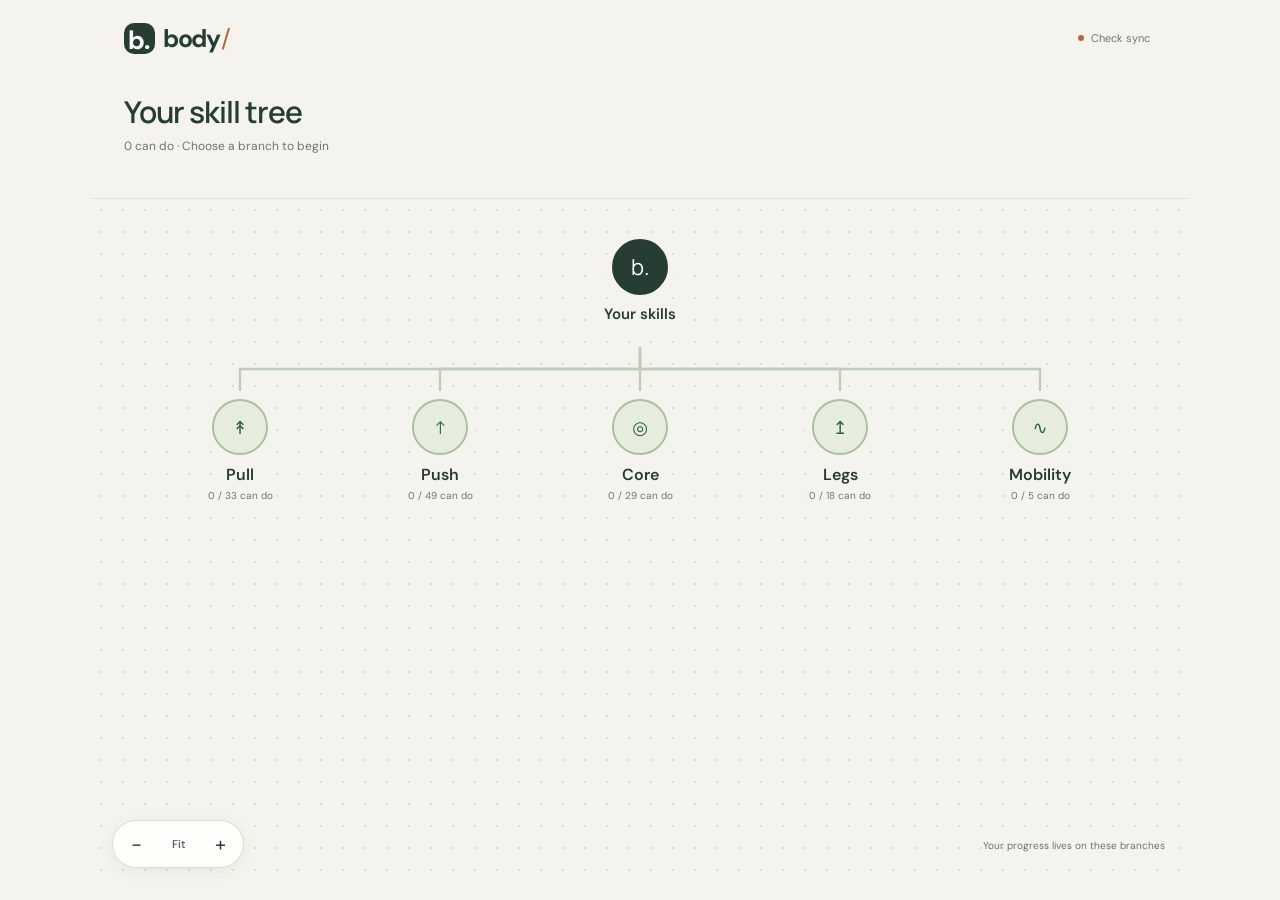
==== commit ad0faa5a: "Updates" ====
--- a/body/index.html
+++ b/body/index.html
@@ -1,8 +1,8 @@
 <!doctype html>
 <html lang="en"><head>
 <meta charset="utf-8"><meta name="viewport" content="width=device-width,initial-scale=1,viewport-fit=cover"><meta name="theme-color" content="#f5f3ed"><meta name="description" content="A simple calisthenics skill tree. Explore a branch, see the exercise, and mark your progress."><meta name="apple-mobile-web-app-capable" content="yes"><meta name="apple-mobile-web-app-title" content="Body"><title>Body — Skill tree</title>
-<link rel="icon" href="./icon.svg" type="image/svg+xml"><link rel="manifest" href="./manifest.json"><link rel="stylesheet" href="./style.css">
-<script defer src="./config.js"></script><script defer src="./data.js"></script><script defer src="./media.js"></script><script defer src="./store.js"></script><script defer src="./app.js"></script>
+<link rel="icon" href="./icon.svg" type="image/svg+xml"><link rel="manifest" href="./manifest.json"><link rel="stylesheet" href="./style.css?v=tree4">
+<script defer src="./config.js"></script><script defer src="./data.js?v=tree4"></script><script defer src="./media.js?v=tree4"></script><script defer src="./store.js?v=tree4"></script><script defer src="./app.js?v=tree4"></script>
 </head><body>
 <header class="header"><a class="brand" href="#all" aria-label="Body — all skills"><span>b.</span>body<span class="slash">/</span></a><button id="sync-open" class="save-status" aria-label="Progress and backup settings"><i id="save-dot"></i><span id="save-label">Saved</span></button></header>
 <main><div class="context" id="context"></div><section id="tree" class="tree" aria-label="Interactive skill tree" tabindex="0"><div id="world" class="world"></div><div class="map-tools"><button data-map="out" aria-label="Zoom out">−</button><button data-map="fit" aria-label="Show entire tree">Fit</button><button data-map="in" aria-label="Zoom in">+</button></div><div id="map-hint" class="map-hint">Tap a branch to explore</div></section></main>
